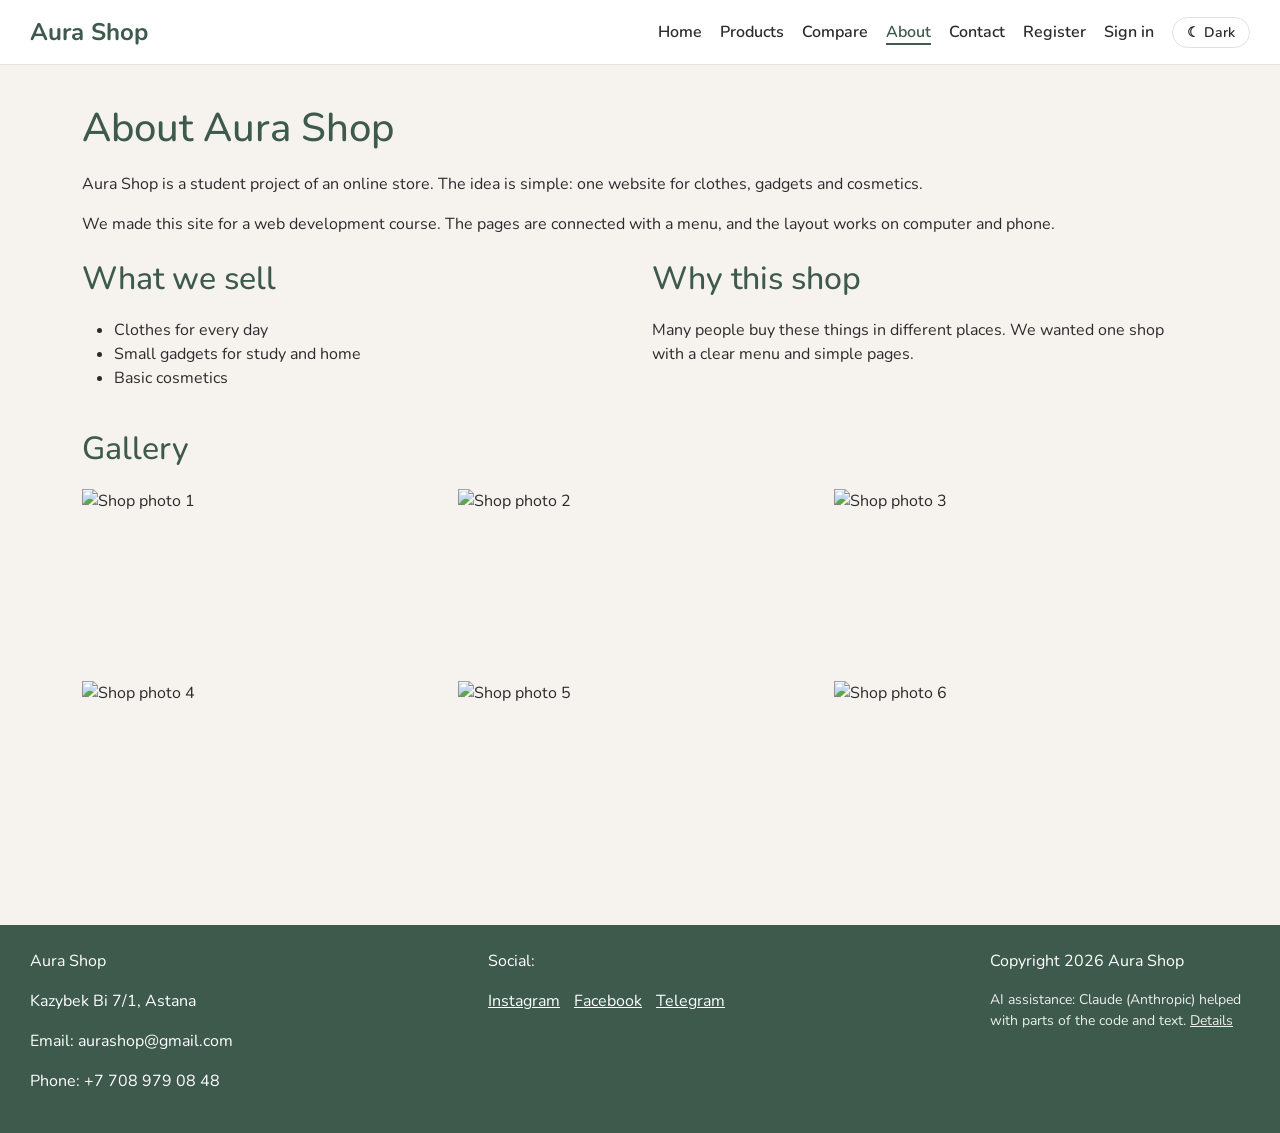
==== about.html @ 894616aa "Add files via upload" ====
<!DOCTYPE html>
<html lang="en">
<head>
  <meta charset="UTF-8">
  <meta name="viewport" content="width=device-width, initial-scale=1.0">
  <title>Aura Shop - About</title>
  <link rel="preconnect" href="https://fonts.googleapis.com">
  <link rel="preconnect" href="https://fonts.gstatic.com" crossorigin>
  <link href="https://fonts.googleapis.com/css2?family=Nunito:wght@400;600;700&display=swap" rel="stylesheet">
  <link href="https://cdn.jsdelivr.net/npm/bootstrap@5.3.3/dist/css/bootstrap.min.css" rel="stylesheet">
  <link rel="stylesheet" href="css/style.css">
  <link rel="stylesheet" href="css/final.css">
  <script src="js/theme.js"></script>
</head>
<body>
  <header class="site-header">
    <a class="logo" href="index.html">Aura Shop</a>
    <nav>
      <ul class="main-nav">
        <li><a href="index.html">Home</a></li>
        <li><a href="products.html">Products</a></li>
        <li><a href="compare.html">Compare</a></li>
        <li><a class="active" href="about.html">About</a></li>
        <li><a href="contact.html">Contact</a></li>
        <li data-auth="out"><a href="register.html">Register</a></li>
        <li data-auth="out"><a href="signin.html">Sign in</a></li>
        <li class="nav-user" data-auth="in" hidden><span>Hi, <strong data-user-name></strong></span><button type="button" class="btn-signout" data-signout>Sign out</button></li>
        <li><button type="button" class="theme-toggle" id="themeToggle" aria-label="Switch between light and dark theme">Dark</button></li>
      </ul>
    </nav>
  </header>

  <main class="container py-4">
    <h1 class="section-title">About Aura Shop</h1>
    <p>Aura Shop is a student project of an online store. The idea is simple: one website for clothes, gadgets and cosmetics.</p>
    <p>We made this site for a web development course. The pages are connected with a menu, and the layout works on computer and phone.</p>

    <div class="row mt-4">
      <div class="col-md-6">
        <h2 class="section-title">What we sell</h2>
        <ul>
          <li>Clothes for every day</li>
          <li>Small gadgets for study and home</li>
          <li>Basic cosmetics</li>
        </ul>
      </div>
      <div class="col-md-6">
        <h2 class="section-title">Why this shop</h2>
        <p>Many people buy these things in different places. We wanted one shop with a clear menu and simple pages.</p>
      </div>
    </div>

    <h2 class="section-title mt-4">Gallery</h2>
    <div class="gallery-grid" id="gallery">
      <img class="gallery-img" src="https://images.unsplash.com/photo-1441986300917-64674bd600d8?w=700" alt="Shop photo 1" loading="lazy" tabindex="0">
      <img class="gallery-img" src="https://images.unsplash.com/photo-1483985988355-763728e1935b?w=700" alt="Shop photo 2" loading="lazy" tabindex="0">
      <img class="gallery-img" src="https://images.unsplash.com/photo-1526170375885-4d8ecf77b99f?w=700" alt="Shop photo 3" loading="lazy" tabindex="0">
      <img class="gallery-img" src="https://images.unsplash.com/photo-1512436991641-6745cdb1723f?w=700" alt="Shop photo 4" loading="lazy" tabindex="0">
      <img class="gallery-img" src="https://images.unsplash.com/photo-1522335789203-aabd1fc54bc9?w=700" alt="Shop photo 5" loading="lazy" tabindex="0">
      <img class="gallery-img" src="https://images.unsplash.com/photo-1468495244123-6c6c332eeece?w=700" alt="Shop photo 6" loading="lazy" tabindex="0">
    </div>

  
  </main>

  <div class="lightbox" id="lightbox" role="dialog" aria-modal="true" aria-label="Image viewer" style="display:none;">
    <button type="button" class="lb-btn lb-close" id="lbClose" aria-label="Close">&times;</button>
    <button type="button" class="lb-btn lb-prev" id="lbPrev" aria-label="Previous image">&#10094;</button>
    <figure class="lb-figure">
      <img id="lbImage" src="" alt="">
      <figcaption id="lbCaption"></figcaption>
    </figure>
    <button type="button" class="lb-btn lb-next" id="lbNext" aria-label="Next image">&#10095;</button>
  </div>

  <footer class="site-footer">
    <div class="footer-box">
      <div>
        <p>Aura Shop</p>
        <p>Kazybek Bi 7/1, Astana</p>
        <p>Email: aurashop@gmail.com</p>
        <p>Phone: +7 708 979 08 48</p>
      </div>
      <div>
        <p>Social:</p>
        <a href="https://instagram.com">Instagram</a>
        <a href="https://facebook.com">Facebook</a>
        <a href="https://t.me">Telegram</a>
      </div>
      <div>
        <p>Copyright 2026 Aura Shop</p>
        <p class="ai-credit">AI assistance: Claude (Anthropic) helped with parts of the code and text. <a href="about.html#ai">Details</a></p>
      </div>
    </div>
  </footer>
  <script src="https://code.jquery.com/jquery-3.7.1.min.js"></script>
  <script src="https://cdn.jsdelivr.net/npm/bootstrap@5.3.3/dist/js/bootstrap.bundle.min.js"></script>
  <script src="js/script.js"></script>
  <script src="js/auth.js"></script>
</body>
</html>
---- css/style.css ----
:root {
  --main-color: #3d5a4c;
  --accent-color: #c4785a;
  --bg-color: #f6f3ef;
  --text-color: #2b2b2b;
  --font-size-main: 16px;
}

* {
  box-sizing: border-box;
}

body {
  margin: 0;
  font-family: "Nunito", Arial, sans-serif;
  font-size: var(--font-size-main);
  color: var(--text-color);
  background-color: var(--bg-color);
  padding-top: 80px;
}

.site-header {
  position: fixed;
  top: 0;
  left: 0;
  right: 0;
  z-index: 100;
  display: flex;
  justify-content: space-between;
  align-items: center;
  background-color: #fff;
  padding: 14px 30px;
  border-bottom: 1px solid #ddd;
}

.logo {
  font-size: 24px;
  font-weight: 700;
  color: var(--main-color);
  text-decoration: none;
}

.logo:hover {
  color: var(--accent-color);
}

.main-nav {
  display: flex;
  gap: 18px;
  list-style: none;
  margin: 0;
  padding: 0;
}

.main-nav a {
  text-decoration: none;
  color: var(--text-color);
  font-weight: 600;
}

.main-nav a:hover,
.main-nav a:focus {
  color: var(--accent-color);
  outline: none;
}

.main-nav a.active {
  color: var(--main-color);
  border-bottom: 2px solid var(--main-color);
}

.hero {
  background-color: #e7eee9;
  padding: 60px 20px;
  text-align: center;
}

.hero h1 {
  color: var(--main-color);
  margin-bottom: 12px;
}

.hero p {
  max-width: 620px;
  margin: 0 auto 20px auto;
}

.btn-shop {
  display: inline-block;
  background-color: var(--main-color);
  color: #fff;
  text-decoration: none;
  padding: 10px 22px;
  border-radius: 4px;
  border: none;
}

.btn-shop:hover,
.btn-shop:focus {
  background-color: var(--accent-color);
  color: #fff;
}

.section-title {
  color: var(--main-color);
  margin-bottom: 20px;
}

.product-grid {
  display: grid;
  grid-template-columns: repeat(3, 1fr);
  gap: 20px;
}

.product-card {
  background-color: #fff;
  border: 1px solid #e2e2e2;
  padding: 12px;
  position: relative;
}

.product-card:nth-child(even) {
  background-color: #f3f7f4;
}

.product-card img {
  width: 100%;
  height: 210px;
  object-fit: cover;
}

.sale-tag {
  position: absolute;
  top: 20px;
  left: 20px;
  background-color: var(--accent-color);
  color: #fff;
  padding: 4px 10px;
  font-size: 13px;
}

.price {
  font-weight: 700;
  color: var(--main-color);
}

.gallery-grid {
  display: grid;
  grid-template-columns: repeat(3, 1fr);
  gap: 12px;
}

.gallery-grid img {
  width: 100%;
  height: 180px;
  object-fit: cover;
}

.compare-table {
  width: 100%;
  background-color: #fff;
}

.compare-table th {
  background-color: var(--main-color);
  color: #fff;
}

.compare-table tr:nth-child(even) {
  background-color: #eef3f0;
}

.contact-form {
  background-color: #fff;
  padding: 20px;
  max-width: 640px;
}

.site-footer {
  background-color: var(--main-color);
  color: #fff;
  margin-top: 40px;
  padding: 24px 30px;
}

.footer-box {
  display: flex;
  justify-content: space-between;
  gap: 20px;
}

.site-footer a {
  color: #fff;
  margin-right: 10px;
}

.site-footer a:hover,
.site-footer a:focus {
  color: #f3d5c9;
}

@media (max-width: 992px) {
  .product-grid,
  .gallery-grid {
    grid-template-columns: repeat(2, 1fr);
  }

  body {
    font-size: 15px;
    padding-top: 120px;
  }

  .hero {
    padding: 40px 16px;
  }
}

@media (max-width: 576px) {
  .site-header {
    flex-direction: column;
    align-items: flex-start;
    padding: 12px 16px;
  }

  .main-nav {
    flex-direction: column;
    gap: 8px;
    margin-top: 10px;
  }

  .product-grid,
  .gallery-grid,
  .footer-box {
    grid-template-columns: 1fr;
    flex-direction: column;
  }

  body {
    padding-top: 200px;
    font-size: 14px;
  }

  .hero h1 {
    font-size: 26px;
  }
}

/* ===== Endterm: JavaScript / jQuery features ===== */

/* search + filter */
.filter-bar {
  display: flex;
  gap: 16px;
  align-items: center;
  flex-wrap: wrap;
}

.filter-bar .form-control {
  max-width: 320px;
}

.filter-bar .btn-outline-success {
  --bs-btn-color: var(--main-color);
  --bs-btn-border-color: var(--main-color);
  --bs-btn-hover-bg: var(--main-color);
  --bs-btn-hover-border-color: var(--main-color);
  --bs-btn-active-bg: var(--main-color);
  --bs-btn-active-border-color: var(--main-color);
}

mark.search-hit {
  background-color: #f3d5c9;
  padding: 0 2px;
}

/* password strength */
.strength-text {
  font-weight: 600;
}

.strength-weak { color: #dc3545; }
.strength-medium { color: #d98a00; }
.strength-strong { color: #198754; }

/* table actions */
.compare-table td .btn {
  margin-right: 4px;
}

.compare-table tbody tr {
  transition: background-color 0.3s;
}

/* gallery + lightbox */
.gallery-img {
  cursor: zoom-in;
  transition: transform 0.25s, opacity 0.25s;
}

.gallery-img:hover,
.gallery-img:focus {
  transform: scale(1.03);
  opacity: 0.9;
  outline: none;
}

.lightbox {
  position: fixed;
  inset: 0;
  z-index: 2000;
  background-color: rgba(0, 0, 0, 0.88);
  display: flex;
  align-items: center;
  justify-content: center;
}

.lb-figure {
  margin: 0;
  max-width: 85vw;
  text-align: center;
}

.lb-figure img {
  max-width: 85vw;
  max-height: 78vh;
  object-fit: contain;
  border-radius: 4px;
}

.lb-figure figcaption {
  color: #fff;
  margin-top: 10px;
}

.lb-btn {
  position: absolute;
  background: rgba(255, 255, 255, 0.15);
  color: #fff;
  border: none;
  width: 48px;
  height: 48px;
  border-radius: 50%;
  font-size: 22px;
  line-height: 1;
  cursor: pointer;
}

.lb-btn:hover,
.lb-btn:focus {
  background: var(--accent-color);
  outline: none;
}

.lb-close { top: 20px; right: 24px; font-size: 30px; }
.lb-prev { left: 20px; top: 50%; transform: translateY(-50%); }
.lb-next { right: 20px; top: 50%; transform: translateY(-50%); }

@media (max-width: 576px) {
  .lb-prev { left: 8px; }
  .lb-next { right: 8px; }
  .filter-bar .form-control { max-width: 100%; }
}
---- css/final.css ----
:root {
  --surface: #ffffff;
  --surface-alt: #f3f7f4;
  --hero-bg: #e7eee9;
  --border: #e2e2e2;
  --btn-bg: #3d5a4c;
  --footer-bg: #3d5a4c;
  --muted: #6c757d;
}

[data-theme="dark"] {
  --main-color: #8fc4a8;
  --accent-color: #e0937a;
  --bg-color: #131819;
  --text-color: #e8e6e1;
  --surface: #1e2527;
  --surface-alt: #252e30;
  --hero-bg: #1a2822;
  --border: #38434a;
  --btn-bg: #4d7e66;
  --footer-bg: #0f1614;
  --muted: #a3adb0;
}

body {
  background-color: var(--bg-color);
  color: var(--text-color);
  transition: background-color 0.25s, color 0.25s;
}

.site-header {
  background-color: var(--surface);
  border-bottom-color: var(--border);
  flex-wrap: wrap;
  gap: 10px 24px;
}

.main-nav {
  flex-wrap: wrap;
  align-items: center;
  gap: 8px 18px;
}

.hero {
  background-color: var(--hero-bg);
}

.btn-shop {
  background-color: var(--btn-bg);
  color: #fff;
}

.btn-shop:hover,
.btn-shop:focus {
  background-color: var(--accent-color);
  color: #fff;
}

.product-card {
  background-color: var(--surface);
  border-color: var(--border);
}

.product-card:nth-child(even) {
  background-color: var(--surface-alt);
}

.compare-table {
  background-color: var(--surface);
}

.compare-table th {
  background-color: var(--btn-bg);
  color: #fff;
}

.compare-table tr:nth-child(even) {
  background-color: var(--surface-alt);
}

.contact-form {
  background-color: var(--surface);
}

.site-footer {
  background-color: var(--footer-bg);
}

.ai-credit {
  font-size: 14px;
  opacity: 0.9;
  max-width: 260px;
}

[data-theme="dark"] .filter-bar .btn-outline-success {
  --bs-btn-hover-color: #10201a;
  --bs-btn-active-color: #10201a;
}

[data-theme="dark"] .btn-outline-success {
  --bs-btn-color: var(--main-color);
  --bs-btn-border-color: var(--main-color);
  --bs-btn-hover-bg: var(--main-color);
  --bs-btn-hover-border-color: var(--main-color);
  --bs-btn-hover-color: #10201a;
}

[data-theme="dark"] mark.search-hit {
  background-color: #5a3d31;
  color: #fff;
}

.theme-toggle,
.btn-signout {
  font-family: inherit;
  font-size: 14px;
  font-weight: 600;
  color: var(--text-color);
  background: transparent;
  border: 1px solid var(--border);
  border-radius: 20px;
  padding: 4px 14px;
  cursor: pointer;
  transition: background-color 0.2s, color 0.2s, border-color 0.2s;
}

.theme-toggle:hover,
.theme-toggle:focus,
.btn-signout:hover,
.btn-signout:focus {
  background-color: var(--accent-color);
  border-color: var(--accent-color);
  color: #fff;
  outline: none;
}

.nav-user {
  display: flex;
  align-items: center;
  gap: 10px;
  font-weight: 600;
}

.nav-user strong {
  color: var(--main-color);
}

.welcome-line {
  font-weight: 700;
  color: var(--main-color);
}

.auth-panel {
  background-color: var(--surface);
  border: 1px solid var(--border);
  padding: 24px;
  max-width: 560px;
}

.faq-list {
  max-width: 820px;
  margin: 0 auto;
}

.faq-item {
  background-color: var(--surface);
  border: 1px solid var(--border);
  margin-bottom: 10px;
}

.faq-question {
  width: 100%;
  display: flex;
  justify-content: space-between;
  align-items: center;
  gap: 16px;
  text-align: left;
  font-family: inherit;
  font-size: 17px;
  font-weight: 700;
  color: var(--text-color);
  background: transparent;
  border: none;
  padding: 14px 18px;
  cursor: pointer;
}

.faq-question:hover,
.faq-question:focus {
  color: var(--accent-color);
  outline: none;
}

.faq-icon {
  flex: 0 0 auto;
  width: 28px;
  height: 28px;
  line-height: 26px;
  text-align: center;
  font-size: 20px;
  border: 1px solid var(--main-color);
  border-radius: 50%;
  color: var(--main-color);
}

.faq-item.open .faq-icon {
  background-color: var(--main-color);
  color: var(--bg-color);
}

.faq-answer {
  display: none;
  padding: 0 18px 16px 18px;
}

.faq-answer p {
  margin: 0;
}

.api-controls {
  display: grid;
  grid-template-columns: 2fr 1fr 1fr auto;
  gap: 12px;
  margin-bottom: 16px;
}

.api-grid {
  display: grid;
  grid-template-columns: repeat(auto-fill, minmax(230px, 1fr));
  gap: 18px;
}

.api-card {
  background-color: var(--surface);
  border: 1px solid var(--border);
  padding: 12px;
  display: flex;
  flex-direction: column;
}

.api-card img {
  width: 100%;
  height: 170px;
  object-fit: contain;
  background-color: var(--surface-alt);
}

.api-card h3 {
  font-size: 17px;
  margin: 12px 0 4px 0;
}

.api-card .api-meta {
  color: var(--muted);
  font-size: 14px;
  margin: 0 0 8px 0;
  text-transform: capitalize;
}

.api-card .price {
  margin: auto 0 10px 0;
}

.api-status {
  min-height: 28px;
}

.api-modal-img {
  width: 100%;
  max-height: 260px;
  object-fit: contain;
  background-color: var(--surface-alt);
}

.ai-section {
  background-color: var(--surface);
  border: 1px solid var(--border);
  padding: 20px;
}

@media (max-width: 992px) {
  body {
    padding-top: 130px;
  }

  .api-controls {
    grid-template-columns: 1fr 1fr;
  }
}

@media (max-width: 576px) {
  body {
    padding-top: 150px;
  }

  .main-nav {
    flex-direction: row;
    margin-top: 6px;
    gap: 6px 14px;
  }

  .api-controls {
    grid-template-columns: 1fr;
  }

  .faq-question {
    font-size: 16px;
  }
}

[hidden] {
  display: none !important;
}
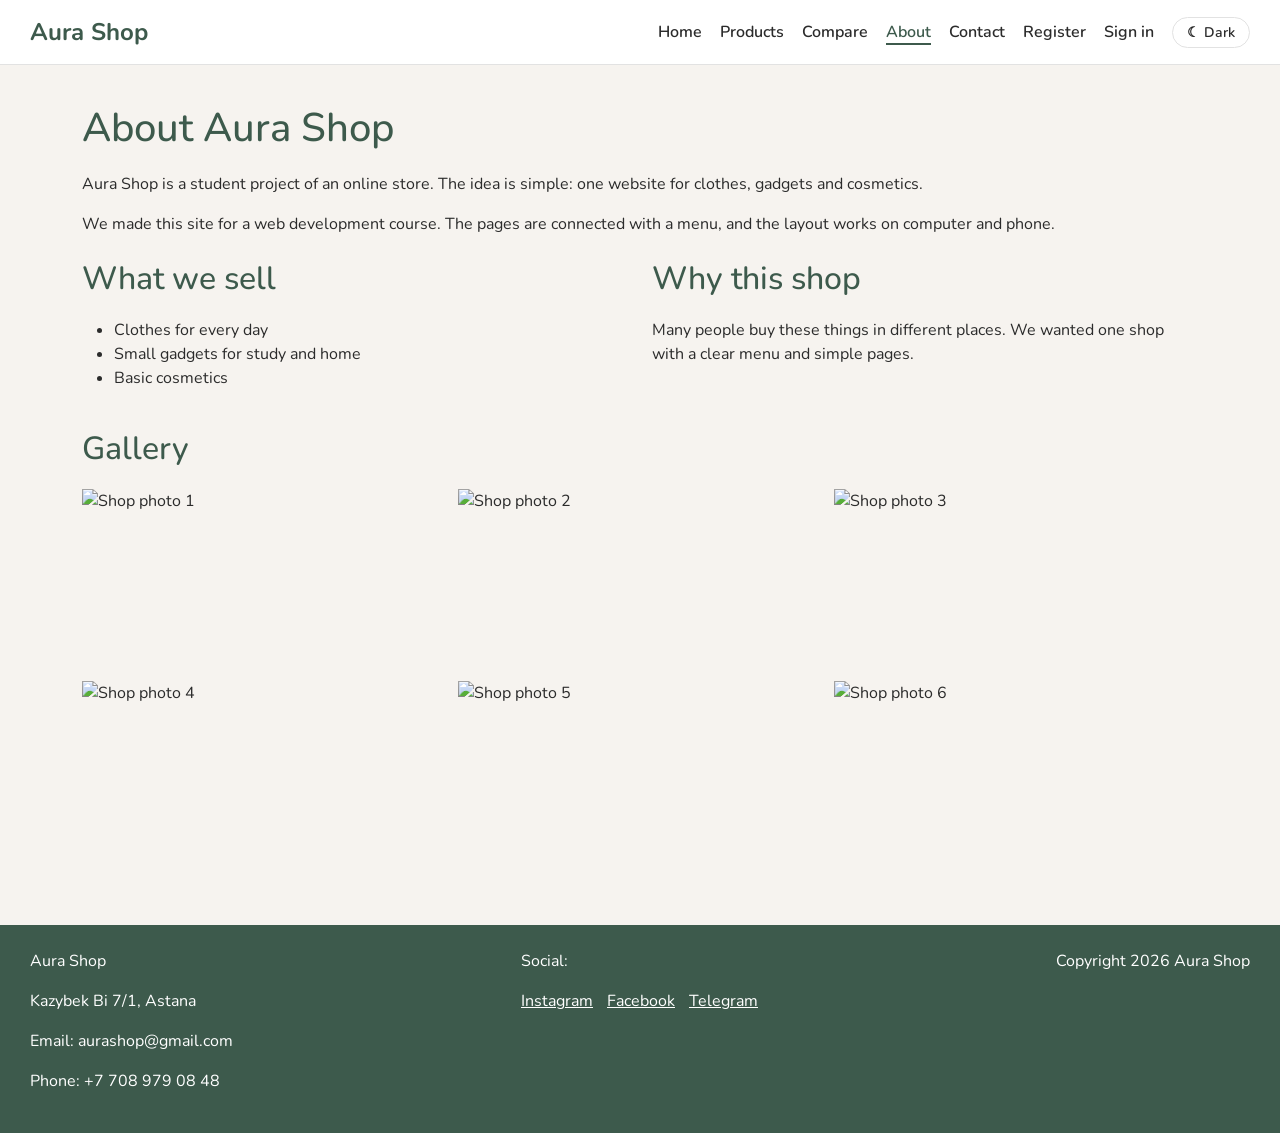
==== commit 64ff5068: "Update about.html" ====
--- a/about.html
+++ b/about.html
@@ -89,7 +89,7 @@
       </div>
       <div>
         <p>Copyright 2026 Aura Shop</p>
-        <p class="ai-credit">AI assistance: Claude (Anthropic) helped with parts of the code and text. <a href="about.html#ai">Details</a></p>
+        
       </div>
     </div>
   </footer>
